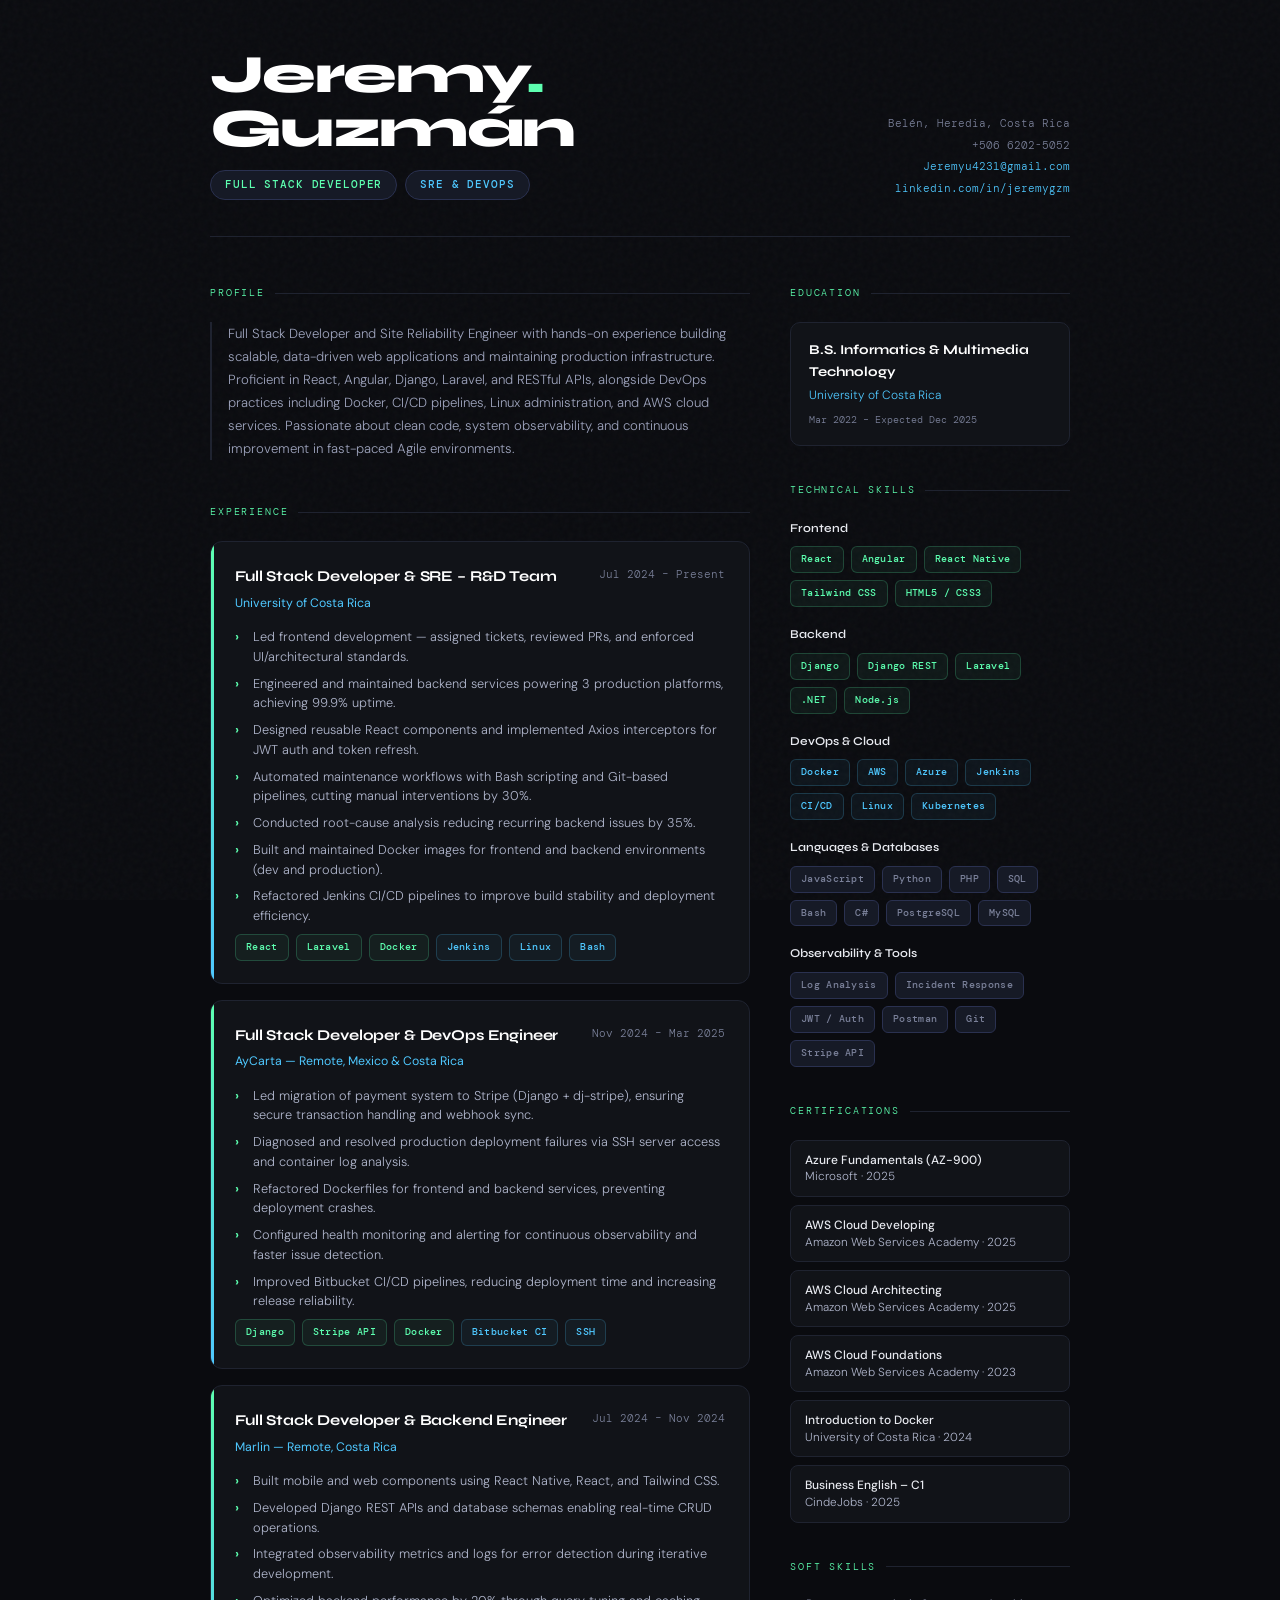
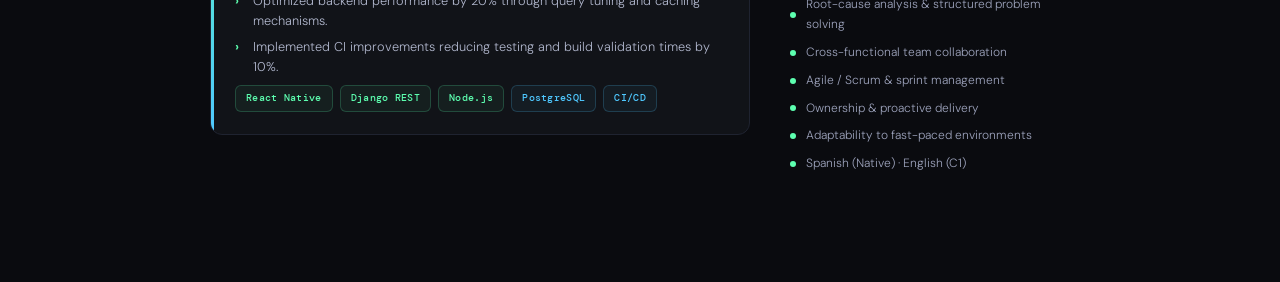
==== index.html @ 438f210d "Add initial HTML and CSS files for resume layout and styling" ====
<!DOCTYPE html>
<html lang="en">
<head>
<meta charset="UTF-8" />
<meta name="viewport" content="width=device-width, initial-scale=1.0"/>
<title>Jeremy Andrés Guzmán Vargas – Resume</title>
<link href="https://fonts.googleapis.com/css2?family=Syne:wght@400;600;700;800&family=DM+Mono:wght@300;400;500&family=DM+Sans:wght@300;400;500&display=swap" rel="stylesheet"/>
<link rel="stylesheet" href="styles.css" />
</head>
<body>
<div class="page">

  <!-- HEADER -->
  <header>
    <div>
      <div class="name">Jeremy<span>.</span><br/>Guzmán</div>
      <div class="title-pill">
        <span class="pill">Full Stack Developer</span>
        <span class="pill blue">SRE &amp; DevOps</span>
      </div>
    </div>
    <div class="contact">
      <div>Belén, Heredia, Costa Rica</div>
      <div>+506 6202-5052</div>
      <div><a href="mailto:Jeremyu4231@gmail.com">Jeremyu4231@gmail.com</a></div>
      <div><a href="https://linkedin.com/in/jeremygzm" target="_blank">linkedin.com/in/jeremygzm</a></div>
    </div>
  </header>

  <!-- MAIN LAYOUT -->
  <div class="layout">

    <!-- LEFT: MAIN CONTENT -->
    <main>

      <!-- PROFILE -->
      <section>
        <div class="section-label">Profile</div>
        <p class="profile-text">
          Full Stack Developer and Site Reliability Engineer with hands-on experience building scalable, data-driven web applications and maintaining production infrastructure. Proficient in React, Angular, Django, Laravel, and RESTful APIs, alongside DevOps practices including Docker, CI/CD pipelines, Linux administration, and AWS cloud services. Passionate about clean code, system observability, and continuous improvement in fast-paced Agile environments.
        </p>
      </section>

      <!-- EXPERIENCE -->
      <section>
        <div class="section-label">Experience</div>

        <div class="exp-card">
          <div class="exp-header">
            <div class="exp-role">Full Stack Developer &amp; SRE – R&amp;D Team</div>
            <div class="exp-date">Jul 2024 – Present</div>
          </div>
          <div class="exp-company">University of Costa Rica</div>
          <ul class="exp-bullets">
            <li>Led frontend development — assigned tickets, reviewed PRs, and enforced UI/architectural standards.</li>
            <li>Engineered and maintained backend services powering 3 production platforms, achieving 99.9% uptime.</li>
            <li>Designed reusable React components and implemented Axios interceptors for JWT auth and token refresh.</li>
            <li>Automated maintenance workflows with Bash scripting and Git-based pipelines, cutting manual interventions by 30%.</li>
            <li>Conducted root-cause analysis reducing recurring backend issues by 35%.</li>
            <li>Built and maintained Docker images for frontend and backend environments (dev and production).</li>
            <li>Refactored Jenkins CI/CD pipelines to improve build stability and deployment efficiency.</li>
          </ul>
          <div class="tag-group">
            <span class="tag green">React</span><span class="tag green">Laravel</span><span class="tag green">Docker</span>
            <span class="tag blue">Jenkins</span><span class="tag blue">Linux</span><span class="tag blue">Bash</span>
          </div>
        </div>

        <div class="exp-card">
          <div class="exp-header">
            <div class="exp-role">Full Stack Developer &amp; DevOps Engineer</div>
            <div class="exp-date">Nov 2024 – Mar 2025</div>
          </div>
          <div class="exp-company">AyCarta — Remote, Mexico &amp; Costa Rica</div>
          <ul class="exp-bullets">
            <li>Led migration of payment system to Stripe (Django + dj-stripe), ensuring secure transaction handling and webhook sync.</li>
            <li>Diagnosed and resolved production deployment failures via SSH server access and container log analysis.</li>
            <li>Refactored Dockerfiles for frontend and backend services, preventing deployment crashes.</li>
            <li>Configured health monitoring and alerting for continuous observability and faster issue detection.</li>
            <li>Improved Bitbucket CI/CD pipelines, reducing deployment time and increasing release reliability.</li>
          </ul>
          <div class="tag-group">
            <span class="tag green">Django</span><span class="tag green">Stripe API</span><span class="tag green">Docker</span>
            <span class="tag blue">Bitbucket CI</span><span class="tag blue">SSH</span>
          </div>
        </div>

        <div class="exp-card">
          <div class="exp-header">
            <div class="exp-role">Full Stack Developer &amp; Backend Engineer</div>
            <div class="exp-date">Jul 2024 – Nov 2024</div>
          </div>
          <div class="exp-company">Marlin — Remote, Costa Rica</div>
          <ul class="exp-bullets">
            <li>Built mobile and web components using React Native, React, and Tailwind CSS.</li>
            <li>Developed Django REST APIs and database schemas enabling real-time CRUD operations.</li>
            <li>Integrated observability metrics and logs for error detection during iterative development.</li>
            <li>Optimized backend performance by 20% through query tuning and caching mechanisms.</li>
            <li>Implemented CI improvements reducing testing and build validation times by 10%.</li>
          </ul>
          <div class="tag-group">
            <span class="tag green">React Native</span><span class="tag green">Django REST</span><span class="tag green">Node.js</span>
            <span class="tag blue">PostgreSQL</span><span class="tag blue">CI/CD</span>
          </div>
        </div>
      </section>

    </main>

    <!-- RIGHT: SIDEBAR -->
    <aside class="sidebar">

      <!-- EDUCATION -->
      <section>
        <div class="section-label">Education</div>
        <div class="edu-card">
          <div class="edu-degree">B.S. Informatics &amp; Multimedia Technology</div>
          <div class="edu-school">University of Costa Rica</div>
          <div class="edu-date">Mar 2022 – Expected Dec 2025</div>
        </div>
      </section>

      <!-- TECHNICAL SKILLS -->
      <section>
        <div class="section-label">Technical Skills</div>

        <div class="skill-block">
          <div class="skill-category">Frontend</div>
          <div class="tag-group">
            <span class="tag green">React</span><span class="tag green">Angular</span>
            <span class="tag green">React Native</span><span class="tag green">Tailwind CSS</span>
            <span class="tag green">HTML5 / CSS3</span>
          </div>
        </div>

        <div class="skill-block">
          <div class="skill-category">Backend</div>
          <div class="tag-group">
            <span class="tag green">Django</span><span class="tag green">Django REST</span>
            <span class="tag green">Laravel</span><span class="tag green">.NET</span>
            <span class="tag green">Node.js</span>
          </div>
        </div>

        <div class="skill-block">
          <div class="skill-category">DevOps &amp; Cloud</div>
          <div class="tag-group">
            <span class="tag blue">Docker</span><span class="tag blue">AWS</span>
            <span class="tag blue">Azure</span><span class="tag blue">Jenkins</span>
            <span class="tag blue">CI/CD</span><span class="tag blue">Linux</span>
            <span class="tag blue">Kubernetes</span>
          </div>
        </div>

        <div class="skill-block">
          <div class="skill-category">Languages &amp; Databases</div>
          <div class="tag-group">
            <span class="tag">JavaScript</span><span class="tag">Python</span>
            <span class="tag">PHP</span><span class="tag">SQL</span>
            <span class="tag">Bash</span><span class="tag">C#</span>
            <span class="tag">PostgreSQL</span><span class="tag">MySQL</span>
          </div>
        </div>

        <div class="skill-block">
          <div class="skill-category">Observability &amp; Tools</div>
          <div class="tag-group">
            <span class="tag">Log Analysis</span><span class="tag">Incident Response</span>
            <span class="tag">JWT / Auth</span><span class="tag">Postman</span>
            <span class="tag">Git</span><span class="tag">Stripe API</span>
          </div>
        </div>
      </section>

      <!-- CERTIFICATIONS -->
      <section>
        <div class="section-label">Certifications</div>

        <div class="cert-item">
          <strong>Azure Fundamentals (AZ-900)</strong>
          Microsoft · 2025
        </div>
        <div class="cert-item">
          <strong>AWS Cloud Developing</strong>
          Amazon Web Services Academy · 2025
        </div>
        <div class="cert-item">
          <strong>AWS Cloud Architecting</strong>
          Amazon Web Services Academy · 2025
        </div>
        <div class="cert-item">
          <strong>AWS Cloud Foundations</strong>
          Amazon Web Services Academy · 2023
        </div>
        <div class="cert-item">
          <strong>Introduction to Docker</strong>
          University of Costa Rica · 2024
        </div>
        <div class="cert-item">
          <strong>Business English – C1</strong>
          CindeJobs · 2025
        </div>
      </section>

      <!-- SOFT SKILLS -->
      <section>
        <div class="section-label">Soft Skills</div>
        <div class="soft-list">
          <div class="soft-item"><span class="soft-dot"></span>Root-cause analysis &amp; structured problem solving</div>
          <div class="soft-item"><span class="soft-dot"></span>Cross-functional team collaboration</div>
          <div class="soft-item"><span class="soft-dot"></span>Agile / Scrum &amp; sprint management</div>
          <div class="soft-item"><span class="soft-dot"></span>Ownership &amp; proactive delivery</div>
          <div class="soft-item"><span class="soft-dot"></span>Adaptability to fast-paced environments</div>
          <div class="soft-item"><span class="soft-dot"></span>Spanish (Native) · English (C1)</div>
        </div>
      </section>

    </aside>
  </div>
</div>
</body>
</html>
---- styles.css ----
:root {
    --bg: #0a0b0f;
    --surface: #111318;
    --surface2: #181b22;
    --border: #1f2330;
    --accent: #5dffb0;
    --accent2: #4fc8ff;
    --text: #e8eaf0;
    --muted: #7a8099;
    --tag-bg: #161a26;
    --tag-border: #2a3150;
}

*,
*::before,
*::after {
    box-sizing: border-box;
    margin: 0;
    padding: 0;
}

html {
    font-size: 15px;
}

body {
    background: var(--bg);
    color: var(--text);
    font-family: 'DM Sans', sans-serif;
    font-weight: 300;
    line-height: 1.65;
    min-height: 100vh;
    padding: 48px 24px 72px;
}

/* ── NOISE OVERLAY ── */
body::before {
    content: '';
    position: fixed;
    inset: 0;
    background-image: url("data:image/svg+xml,%3Csvg viewBox='0 0 200 200' xmlns='http://www.w3.org/2000/svg'%3E%3Cfilter id='n'%3E%3CfeTurbulence type='fractalNoise' baseFrequency='0.9' numOctaves='4' stitchTiles='stitch'/%3E%3C/filter%3E%3Crect width='100%25' height='100%25' filter='url(%23n)' opacity='0.03'/%3E%3C/svg%3E");
    pointer-events: none;
    z-index: 0;
}

.page {
    position: relative;
    z-index: 1;
    max-width: 860px;
    margin: 0 auto;
}

/* ── HEADER ── */
header {
    border-bottom: 1px solid var(--border);
    padding-bottom: 36px;
    margin-bottom: 48px;
    display: grid;
    grid-template-columns: 1fr auto;
    gap: 24px;
    align-items: end;
}

.name {
    font-family: 'Syne', sans-serif;
    font-weight: 800;
    font-size: clamp(2.4rem, 6vw, 3.6rem);
    letter-spacing: -0.03em;
    line-height: 1;
    color: #fff;
}

.name span {
    color: var(--accent);
}

.title-pill {
    display: inline-flex;
    gap: 8px;
    margin-top: 14px;
    flex-wrap: wrap;
}

.pill {
    font-family: 'DM Mono', monospace;
    font-size: 0.72rem;
    font-weight: 500;
    letter-spacing: 0.08em;
    text-transform: uppercase;
    padding: 5px 14px;
    border-radius: 100px;
    border: 1px solid var(--tag-border);
    color: var(--accent);
    background: var(--tag-bg);
}

.pill.blue {
    color: var(--accent2);
}

.contact {
    text-align: right;
    font-family: 'DM Mono', monospace;
    font-size: 0.76rem;
    color: var(--muted);
    line-height: 1.9;
}

.contact a {
    color: var(--accent2);
    text-decoration: none;
}

.contact a:hover {
    text-decoration: underline;
}

/* ── LAYOUT ── */
.layout {
    display: grid;
    grid-template-columns: 1fr 280px;
    gap: 40px;
    align-items: start;
}

/* ── SECTION ── */
section {
    margin-bottom: 44px;
}

.section-label {
    font-family: 'DM Mono', monospace;
    font-size: 0.68rem;
    letter-spacing: 0.18em;
    text-transform: uppercase;
    color: var(--accent);
    margin-bottom: 20px;
    display: flex;
    align-items: center;
    gap: 10px;
}

.section-label::after {
    content: '';
    flex: 1;
    height: 1px;
    background: var(--border);
}

/* ── EXPERIENCE CARD ── */
.exp-card {
    background: var(--surface);
    border: 1px solid var(--border);
    border-radius: 12px;
    padding: 22px 24px;
    margin-bottom: 16px;
    position: relative;
    overflow: hidden;
    transition: border-color 0.2s;
}

.exp-card::before {
    content: '';
    position: absolute;
    top: 0;
    left: 0;
    width: 3px;
    height: 100%;
    background: linear-gradient(180deg, var(--accent), var(--accent2));
    border-radius: 4px 0 0 4px;
}

.exp-card:hover {
    border-color: #2e3550;
}

.exp-header {
    display: flex;
    justify-content: space-between;
    align-items: flex-start;
    gap: 12px;
    flex-wrap: wrap;
    margin-bottom: 4px;
}

.exp-role {
    font-family: 'Syne', sans-serif;
    font-weight: 700;
    font-size: 1rem;
    color: #fff;
    letter-spacing: -0.01em;
}

.exp-date {
    font-family: 'DM Mono', monospace;
    font-size: 0.7rem;
    color: var(--muted);
    white-space: nowrap;
    padding-top: 2px;
}

.exp-company {
    font-size: 0.82rem;
    color: var(--accent2);
    margin-bottom: 14px;
    font-weight: 400;
}

.exp-bullets {
    list-style: none;
    display: flex;
    flex-direction: column;
    gap: 7px;
}

.exp-bullets li {
    font-size: 0.85rem;
    color: #b0b6cc;
    padding-left: 18px;
    position: relative;
    line-height: 1.55;
}

.exp-bullets li::before {
    content: '›';
    position: absolute;
    left: 0;
    color: var(--accent);
    font-weight: 700;
}

/* ── TAGS ── */
.tag-group {
    display: flex;
    flex-wrap: wrap;
    gap: 7px;
    margin-top: 8px;
}

.tag {
    font-family: 'DM Mono', monospace;
    font-size: 0.68rem;
    font-weight: 500;
    padding: 4px 10px;
    border-radius: 6px;
    border: 1px solid var(--tag-border);
    background: var(--tag-bg);
    color: var(--muted);
    letter-spacing: 0.03em;
}

.tag.green {
    color: var(--accent);
    border-color: rgba(93, 255, 176, 0.2);
    background: rgba(93, 255, 176, 0.05);
}

.tag.blue {
    color: var(--accent2);
    border-color: rgba(79, 200, 255, 0.2);
    background: rgba(79, 200, 255, 0.05);
}

/* ── SIDEBAR ── */
.sidebar section {
    margin-bottom: 36px;
}

.skill-block {
    margin-bottom: 18px;
}

.skill-category {
    font-family: 'Syne', sans-serif;
    font-weight: 600;
    font-size: 0.8rem;
    color: var(--text);
    margin-bottom: 8px;
}

/* ── CERT ITEM ── */
.cert-item {
    background: var(--surface);
    border: 1px solid var(--border);
    border-radius: 8px;
    padding: 11px 14px;
    margin-bottom: 8px;
    font-size: 0.78rem;
    color: #b0b6cc;
    line-height: 1.4;
}

.cert-item strong {
    display: block;
    color: var(--text);
    font-weight: 500;
    font-size: 0.8rem;
}

/* ── PROFILE BLOCK ── */
.profile-text {
    font-size: 0.88rem;
    color: #9da3bc;
    line-height: 1.75;
    border-left: 2px solid var(--border);
    padding-left: 16px;
}

/* ── EDU CARD ── */
.edu-card {
    background: var(--surface);
    border: 1px solid var(--border);
    border-radius: 10px;
    padding: 16px 18px;
}

.edu-degree {
    font-family: 'Syne', sans-serif;
    font-weight: 700;
    font-size: 0.9rem;
    color: #fff;
}

.edu-school {
    font-size: 0.8rem;
    color: var(--accent2);
    margin: 3px 0 6px;
}

.edu-date {
    font-family: 'DM Mono', monospace;
    font-size: 0.68rem;
    color: var(--muted);
}

/* ── SOFT SKILLS ── */
.soft-list {
    display: flex;
    flex-direction: column;
    gap: 8px;
}

.soft-item {
    display: flex;
    align-items: center;
    gap: 10px;
    font-size: 0.8rem;
    color: #9da3bc;
}

.soft-dot {
    width: 6px;
    height: 6px;
    border-radius: 50%;
    background: var(--accent);
    flex-shrink: 0;
}

/* ── PRINT ── */
@media print {
    body {
        background: #fff;
        padding: 0;
    }

    body::before {
        display: none;
    }

    .page {
        max-width: 100%;
    }

    .exp-card,
    .cert-item,
    .edu-card {
        break-inside: avoid;
    }
}

@media (max-width: 700px) {
    .layout {
        grid-template-columns: 1fr;
    }

    header {
        grid-template-columns: 1fr;
    }

    .contact {
        text-align: left;
    }
}
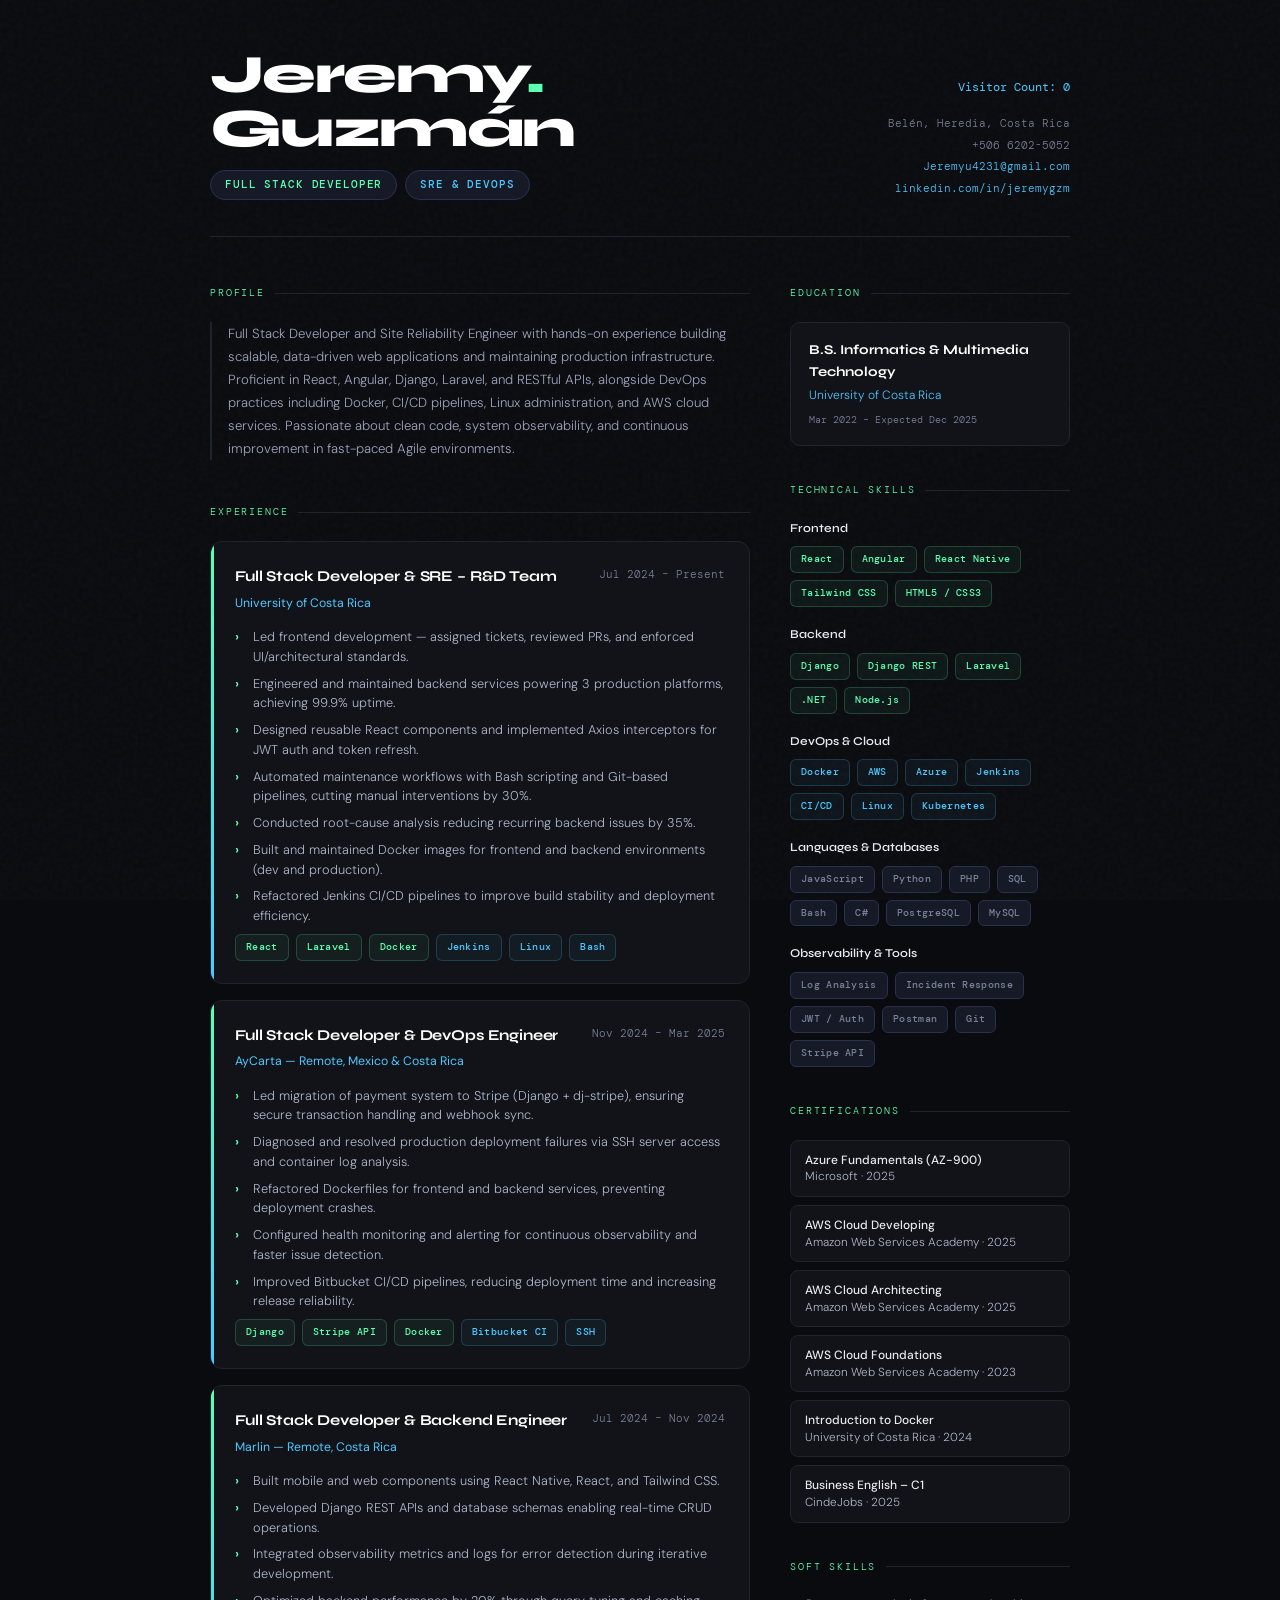
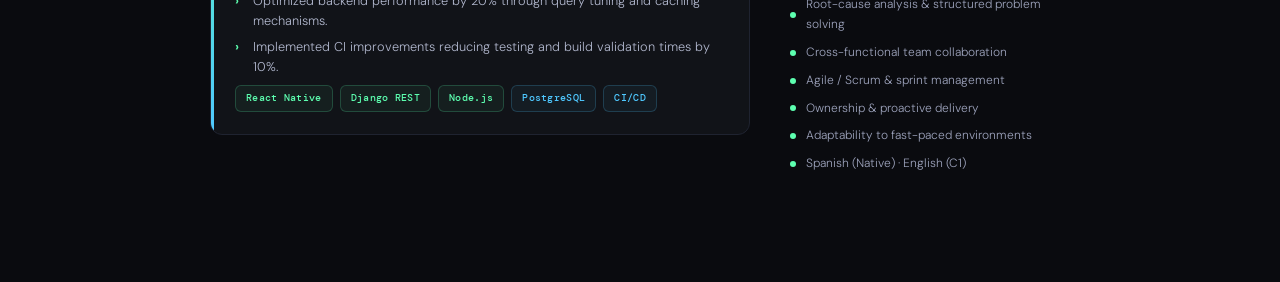
==== commit 968a2807: "Add visitor counter functionality to the resume" ====
--- a/index.html
+++ b/index.html
@@ -20,6 +20,7 @@
       </div>
     </div>
     <div class="contact">
+      <div class="exp-company">Visitor Count: <span id="counter">0</span></div>
       <div>Belén, Heredia, Costa Rica</div>
       <div>+506 6202-5052</div>
       <div><a href="mailto:Jeremyu4231@gmail.com">Jeremyu4231@gmail.com</a></div>
@@ -218,5 +219,6 @@
     </aside>
   </div>
 </div>
+<script src="script.js"></script>
 </body>
 </html>
